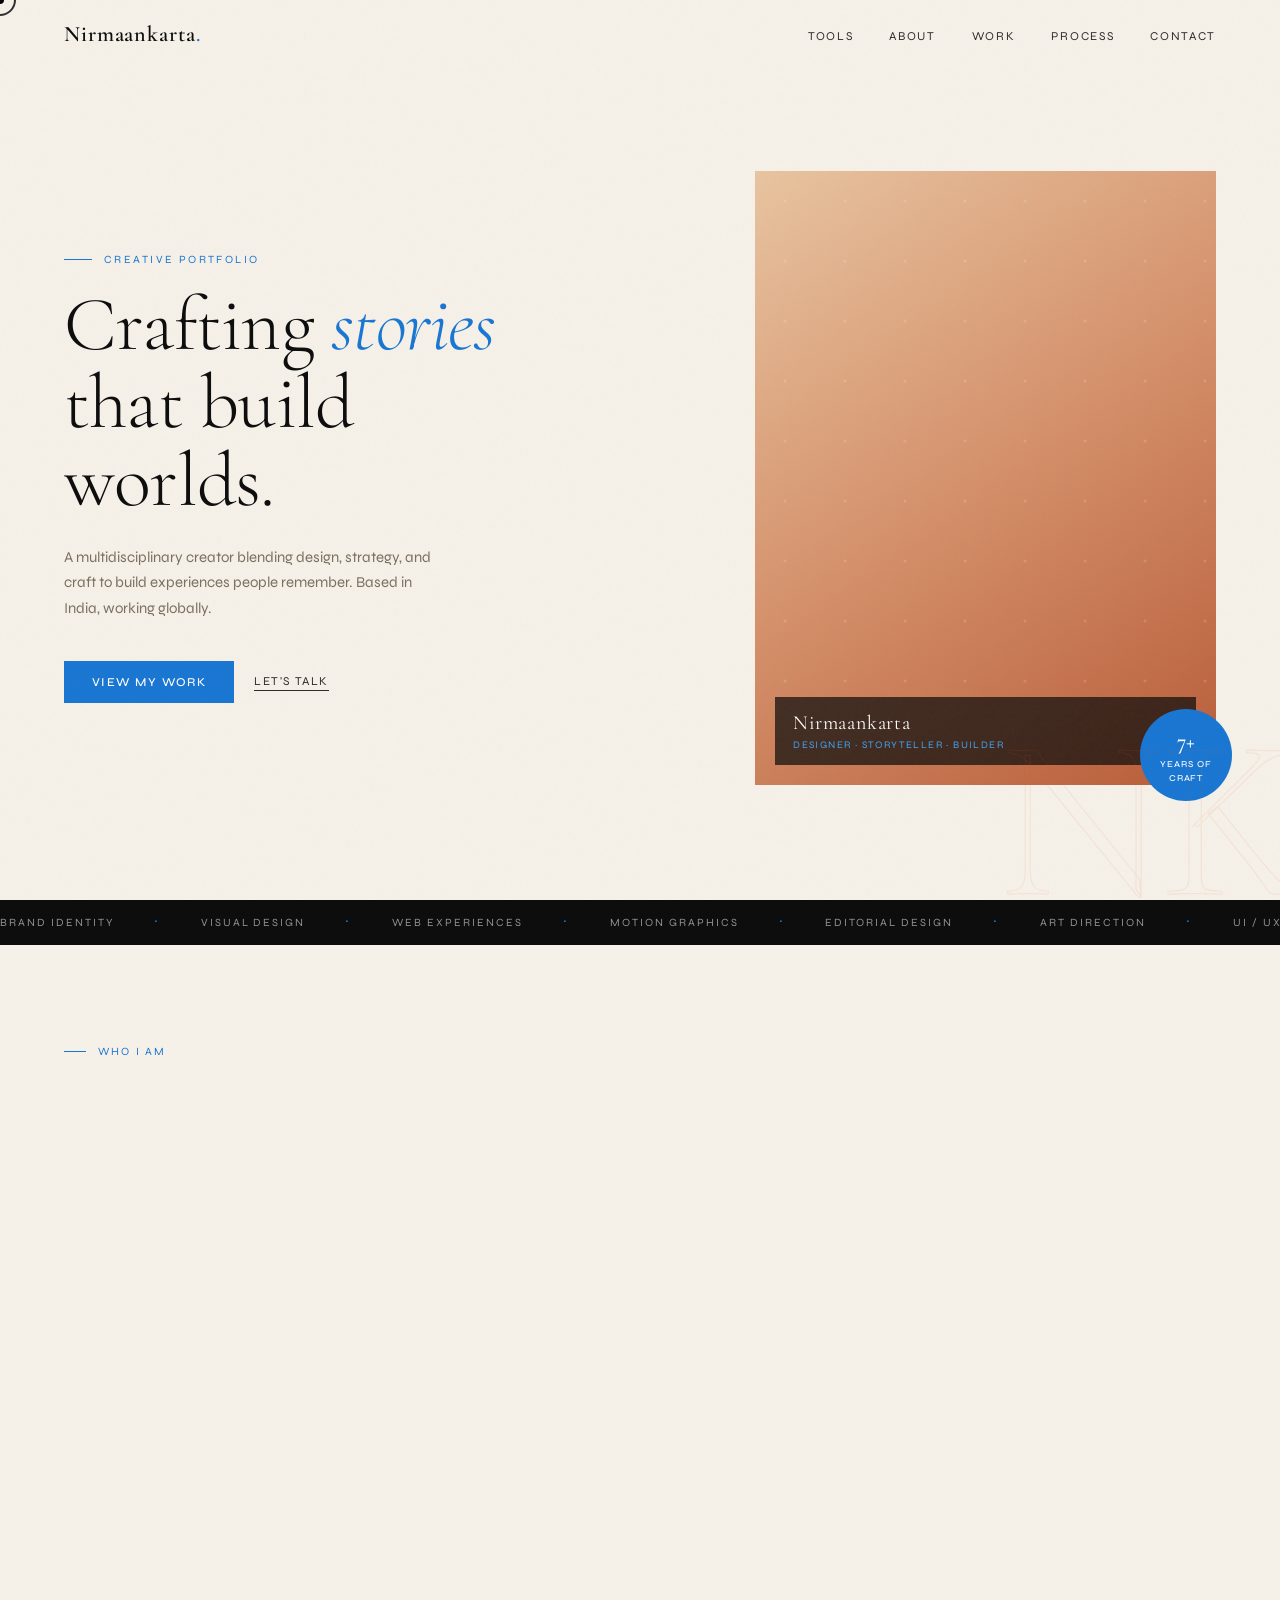
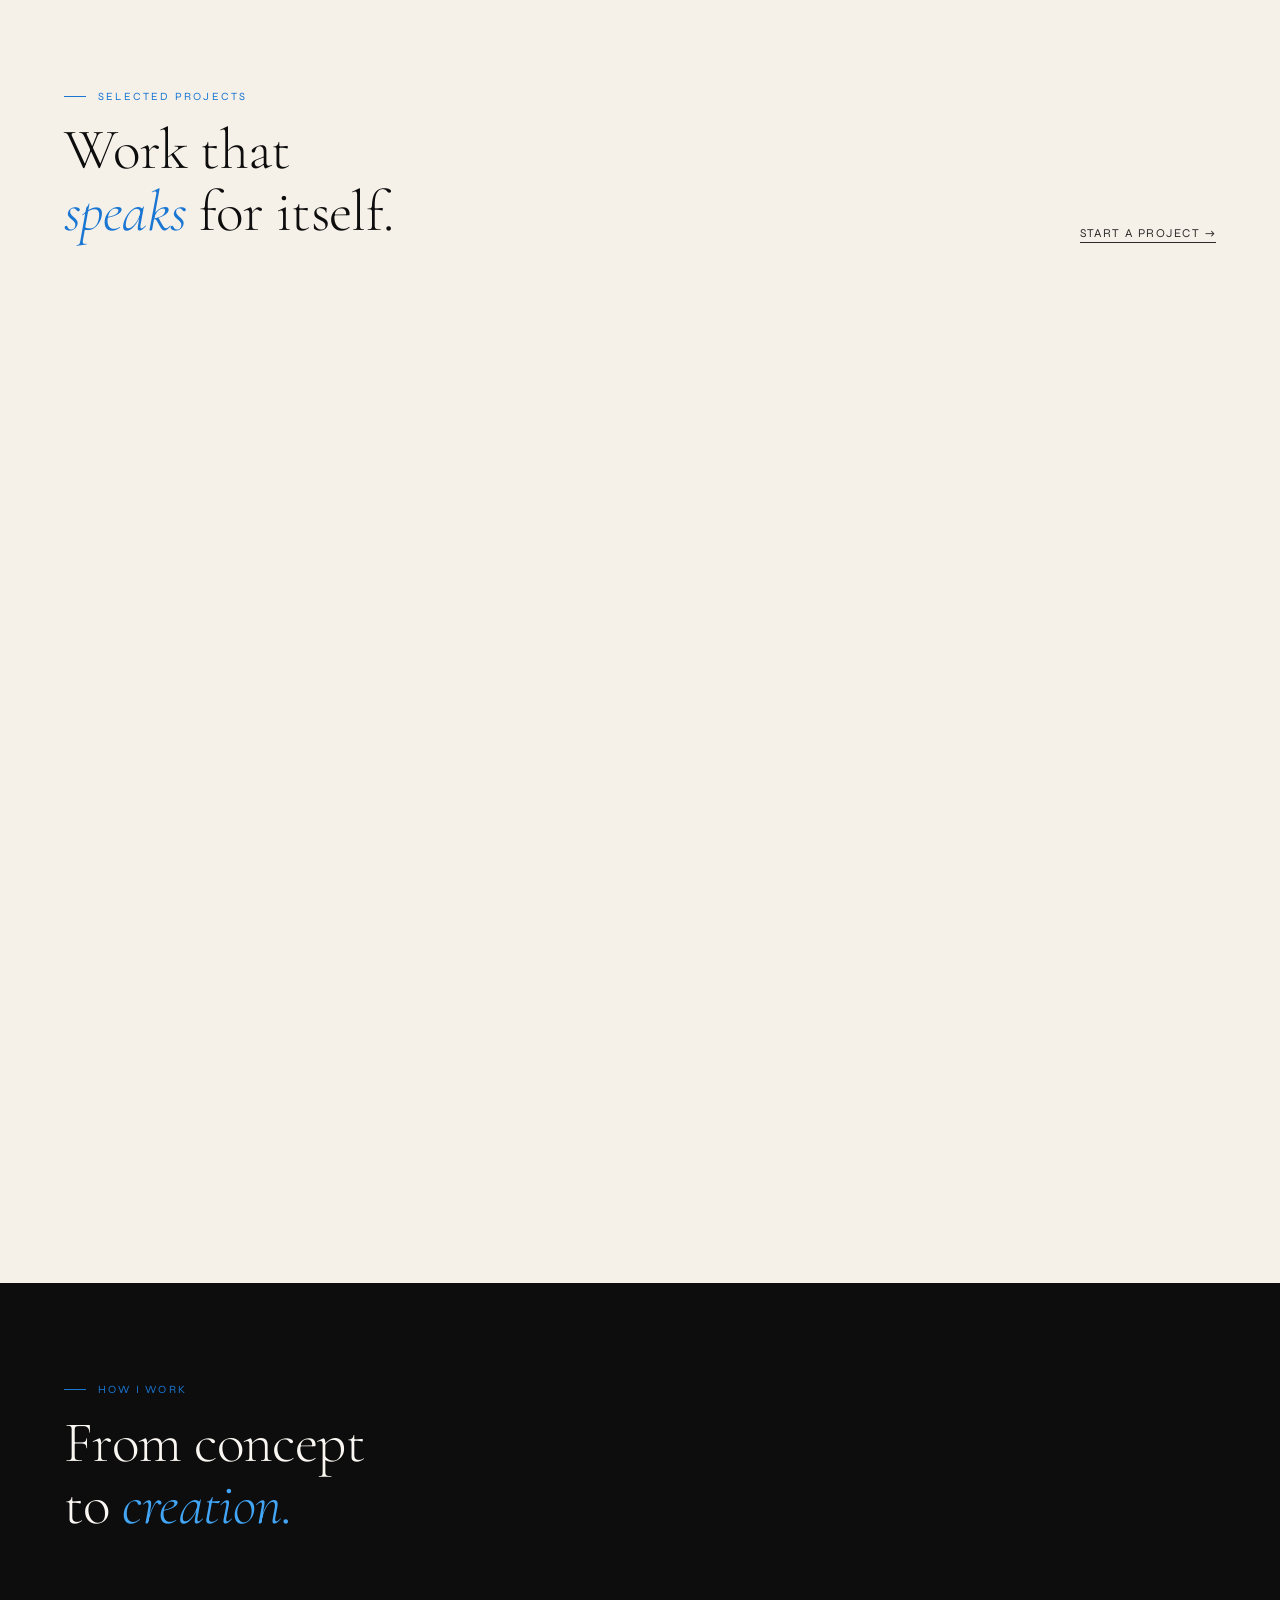
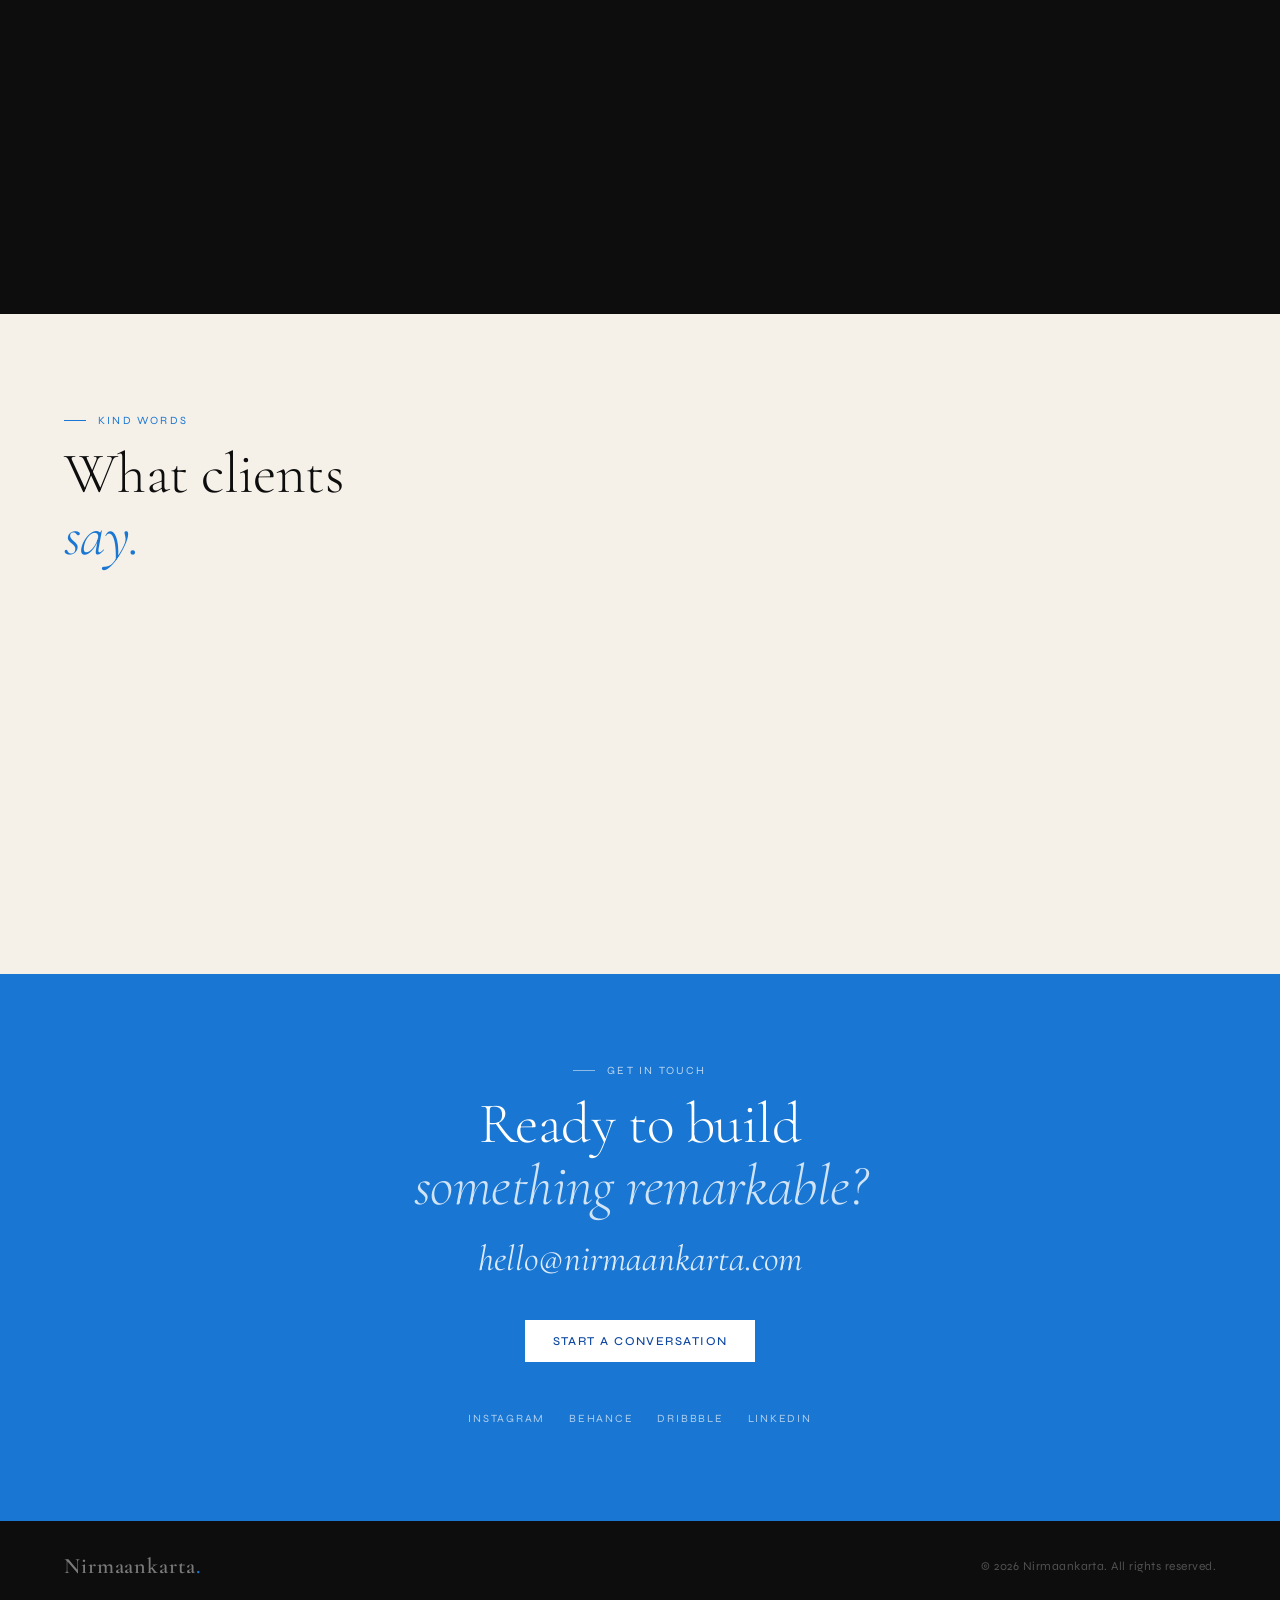
==== index.html @ 17aed67f "Add files via upload" ====
<!DOCTYPE html>
<html lang="en">
<head>
    <meta charset="UTF-8">
    <meta name="viewport" content="width=device-width, initial-scale=1.0">
    <title>Nirmaankarta — Portfolio</title>
    <link href="https://fonts.googleapis.com/css2?family=Cormorant+Garamond:ital,wght@0,300;0,400;0,600;1,300;1,400&family=Syne:wght@400;500;700;800&display=swap" rel="stylesheet">
    <link rel="stylesheet" href="style.css">

    <script src="script.js" defer></script>
</head>
<body>

<div class="cursor" id="cursor"></div>
<div class="cursor-ring" id="cursor-ring"></div>

<nav id="main-nav">
    <a href="#" class="logo">Nirmaankarta<span>.</span></a>
    <ul class="nav-links">
      <li><a href="#about">Tools</a></li>
        <li><a href="#about">About</a></li>
        <li><a href="#work">Work</a></li>
        <li><a href="#process">Process</a></li>
        <li><a href="#contact">Contact</a></li>
    </ul>
    <button class="hamburger" id="hamburger" aria-label="Toggle menu" aria-expanded="false">
        <span></span><span></span><span></span>
    </button>
</nav>

<div class="mobile-menu" id="mobile-menu" aria-label="Navigation">
    <a href="#about">About</a>
    <a href="#work">Work</a>
    <a href="#process">Process</a>
    <a href="#contact">Contact</a>
    <span class="menu-footer">Nirmaankarta · Creative Portfolio</span>
</div>

<section class="hero">
    <div class="hero-left">
        <div class="hero-eyebrow">Creative Portfolio</div>
        <h1>Crafting <em>stories</em><br>that build<br>worlds.</h1>
        <p class="hero-desc">A multidisciplinary creator blending design, strategy, and craft to build experiences people remember. Based in India, working globally.</p>
        <div class="hero-cta">
            <a href="#work" class="btn-primary">View My Work</a>
            <a href="#contact" class="btn-ghost">Let's Talk</a>
        </div>
    </div>
    <div class="hero-right">
        <div class="hero-image-frame">
            <div class="hero-frame-label">
                <div class="name">Nirmaankarta</div>
                <div class="role">Designer · Storyteller · Builder</div>
            </div>
        </div>
        <div class="hero-floating-badge">
            <span class="big">7+</span>
            Years of<br>Craft
        </div>
    </div>
    <div class="hero-bg-text" aria-hidden="true">NK</div>
</section>

<div class="marquee-wrap">
    <div class="marquee-track">
        <span>Brand Identity</span><span class="dot">·</span>
        <span>Visual Design</span><span class="dot">·</span>
        <span>Web Experiences</span><span class="dot">·</span>
        <span>Motion Graphics</span><span class="dot">·</span>
        <span>Editorial Design</span><span class="dot">·</span>
        <span>Art Direction</span><span class="dot">·</span>
        <span>UI / UX</span><span class="dot">·</span>
        <span>Illustration</span><span class="dot">·</span>
        <span>Brand Identity</span><span class="dot">·</span>
        <span>Visual Design</span><span class="dot">·</span>
        <span>Web Experiences</span><span class="dot">·</span>
        <span>Motion Graphics</span><span class="dot">·</span>
        <span>Editorial Design</span><span class="dot">·</span>
        <span>Art Direction</span><span class="dot">·</span>
        <span>UI / UX</span><span class="dot">·</span>
        <span>Illustration</span><span class="dot">·</span>
    </div>
</div>


<section id="about">
    <div class="section-eyebrow">Who I Am</div>
    <div class="about-grid">
        <div class="about-image-stack reveal">
            <div class="about-img-back"></div>
            <div class="about-img-front">
                <span class="about-img-front-label">"Creation is not a product,<br>it is a practice."</span>
            </div>
            <div class="about-stat-pill">
                <span class="num">40+</span>
                <span class="label">Projects</span>
            </div>
        </div>
        <div class="about-text reveal reveal-delay-1">
            <h2>A <em>creator</em> at<br>heart &amp; craft.</h2>
            <p>I'm Nirmaankarta — which means <em>creator</em> in Sanskrit. My work lives at the intersection of visual storytelling and purposeful craft. I believe great design doesn't just look beautiful; it communicates, persuades, and endures.</p>
            <div class="skills-row">
                <span class="skill-tag">Brand Strategy</span>
                <span class="skill-tag">Visual Design</span>
                <span class="skill-tag">Typography</span>
                <span class="skill-tag">Web Design</span>
                <span class="skill-tag">Art Direction</span>
                <span class="skill-tag">Motion</span>
                <span class="skill-tag">Illustration</span>
                <span class="skill-tag">Photography</span>
            </div>
        </div>
    </div>
</section>

<section id="work" style="padding-top:0;">
    <div class="work-header">
        <div>
            <div class="section-eyebrow">Selected Projects</div>
            <h2>Work that<br><em>speaks</em> for itself.</h2>
        </div>
        <a href="#contact" class="btn-ghost">Start a Project →</a>
    </div>
    <div class="projects-grid">
        <div class="project-card proj-a reveal">
            <div class="project-img fill-terracotta"></div>
            <div class="project-overlay">
                <div class="cat">Brand Identity</div>
                <div class="proj-title">Mitti — Artisanal Ceramics Brand</div>
                <a href="#" class="see-more">View Case Study</a>
            </div>
            <div class="project-meta"><span class="name">Mitti Ceramics</span><span class="year">2024</span></div>
        </div>
        <div class="project-card proj-b reveal reveal-delay-1">
            <div class="project-img fill-teal"></div>
            <div class="project-overlay">
                <div class="cat">Web Experience</div>
                <div class="proj-title">Aranya — Sustainable Fashion</div>
                <a href="#" class="see-more">View Case Study</a>
            </div>
            <div class="project-meta"><span class="name">Aranya Studio</span><span class="year">2024</span></div>
        </div>
        <div class="project-card proj-c reveal reveal-delay-2">
            <div class="project-img fill-ink"></div>
            <div class="project-overlay">
                <div class="cat">Editorial</div>
                <div class="proj-title">Katha — Literary Magazine</div>
                <a href="#" class="see-more">View Case Study</a>
            </div>
            <div class="project-meta"><span class="name">Katha Magazine</span><span class="year">2023</span></div>
        </div>
        <div class="project-card proj-d reveal reveal-delay-3">
            <div class="project-img fill-gold"></div>
            <div class="project-overlay">
                <div class="cat">Art Direction</div>
                <div class="proj-title">Sona — Jewellery Campaign</div>
                <a href="#" class="see-more">View Case Study</a>
            </div>
            <div class="project-meta"><span class="name">Sona Jewels</span><span class="year">2023</span></div>
        </div>
    </div>
</section>

<section id="process" class="process-section">
    <div class="section-eyebrow">How I Work</div>
    <h2 style="color:#FAF7F2;">From concept<br>to <em style="color:var(--saffron-light);">creation.</em></h2>
    <div class="process-steps">
        <div class="process-step reveal">
            <div class="step-num">01</div>
            <div class="step-title">Discover</div>
            <div class="step-desc">Deep-dive conversations to understand your goals, audience, and the story worth telling.</div>
        </div>
        <div class="process-step reveal reveal-delay-1">
            <div class="step-num">02</div>
            <div class="step-title">Define</div>
            <div class="step-desc">Distilling insights into a clear creative direction — a north star that guides every decision.</div>
        </div>
        <div class="process-step reveal reveal-delay-2">
            <div class="step-num">03</div>
            <div class="step-title">Design</div>
            <div class="step-desc">Iterative craft across concepts, typography, color, and form until the work earns its place.</div>
        </div>
        <div class="process-step reveal reveal-delay-3">
            <div class="step-num">04</div>
            <div class="step-title">Deliver</div>
            <div class="step-desc">Polished files, brand guides, and ongoing support to help your work live fully in the world.</div>
        </div>
    </div>
</section>

<section>
    <div class="section-eyebrow">Kind Words</div>
    <h2>What clients<br><em>say.</em></h2>
    <div class="testimonials-wrap">
        <div class="testimonial-card reveal">
            <span class="quote-mark">"</span>
            <p class="testimonial-text">Nirmaankarta completely transformed how our brand is perceived. The depth of thinking behind every visual choice was extraordinary.</p>
            <div class="testimonial-author">
                <div class="author-avatar av-1">PR</div>
                <div><div class="author-name">Priya Raghavan</div><div class="author-title">Founder, Aranya Studio</div></div>
            </div>
        </div>
        <div class="testimonial-card reveal reveal-delay-1">
            <span class="quote-mark">"</span>
            <p class="testimonial-text">What struck me most was the intentionality. Every decision felt considered. We now have an identity we're genuinely proud of.</p>
            <div class="testimonial-author">
                <div class="author-avatar av-2">AK</div>
                <div><div class="author-name">Arjun Khanna</div><div class="author-title">Creative Director, Sona Jewels</div></div>
            </div>
        </div>
    </div>
</section>

<section id="contact" class="contact-section">
    <div class="section-eyebrow">Get in Touch</div>
    <h2>Ready to build<br><em style="color:rgba(255,255,255,0.8);">something remarkable?</em></h2>
    <a href="mailto:hello@nirmaankarta.com" class="contact-email">hello@nirmaankarta.com</a>
    <a href="mailto:hello@nirmaankarta.com" class="btn-primary">Start a Conversation</a>
    <div class="social-row">
        <a href="https://www.instagram.com/nirmaankarta/" class="social-link">Instagram</a>
        <a href="#" class="social-link">Behance</a>
        <a href="#" class="social-link">Dribbble</a>
        <a href="https://www.linkedin.com/company/nirmaankarta" class="social-link">LinkedIn</a>
    </div>
</section>

<footer>
    <a href="#" class="logo">Nirmaankarta<span>.</span></a>
    <p>© 2026 Nirmaankarta. All rights reserved.</p>
</footer>

<script src="script.js"></script>
</body>
</html>
---- style.css ----
:root {
  --ink: #0D0D0D;
  --paper: #F5F0E8;
  --warm-white: #FAF7F2;
  --saffron: #1976D2;
  --saffron-deep: #0D47A1;
  --saffron-light: #42A5F5;
  --saffron-pale: #E3F2FD;
  --terracotta: #B85C38;
  --charcoal: #2C2C2A;
  --muted: #7A7060;
  --border: rgba(13,13,13,0.12);
  --nav-h: 68px;
}

*, *::before, *::after { margin: 0; padding: 0; box-sizing: border-box; }
html { scroll-behavior: smooth; }

body {
  background: var(--paper);
  color: var(--ink);
  font-family: 'Syne', sans-serif;
  font-size: 16px;
  overflow-x: hidden;
}

@media (hover: hover) and (pointer: fine) {
  body { cursor: none; }
  .cursor, .cursor-ring { display: block; }
}

.cursor {
  display: none;
  width: 10px; height: 10px;
  background: rgba(13,13,13,0.95);
  box-shadow: 0 0 0 1px rgba(255,255,255,0.2);
  border-radius: 50%;
  position: fixed;
  pointer-events: none;
  z-index: 9999;
  transform: translate(-50%,-50%);
  transition: width .2s, height .2s;
}

.cursor-ring {
  display: none;
  width: 36px; height: 36px;
  border: 1.5px solid rgba(13,13,13,0.95);
  border-radius: 50%;
  position: fixed;
  pointer-events: none;
  z-index: 9998;
  transform: translate(-50%,-50%);
  transition: width .2s, height .2s, opacity .2s;
  opacity: .6;
}

@media (hover: hover) and (pointer: fine) {
  body { cursor: none; }
  .cursor, .cursor-ring { display: block; }
}


/* Hide default cursor only when custom is active */
body.custom-cursor {
  cursor: none;
}

/* Dot cursor */
.cursor {
  position: fixed;
  width: 8px;
  height: 8px;
  background: #000;
  border-radius: 50%;
  pointer-events: none;
  z-index: 9999;
  transform: translate(-50%, -50%);
}

/* Black outline ring */
.cursor-ring {
  position: fixed;
  width: 32px;
  height: 32px;
  border: 2px solid #000; /* 👈 ALWAYS BLACK OUTLINE */
  border-radius: 50%;
  pointer-events: none;
  z-index: 9998;
  transform: translate(-50%, -50%);
  opacity: 0.8;
}
body::before {
  content: '';
  position: fixed; inset: 0;
  background-image: url("data:image/svg+xml,%3Csvg viewBox='0 0 256 256' xmlns='http://www.w3.org/2000/svg'%3E%3Cfilter id='n'%3E%3CfeTurbulence type='fractalNoise' baseFrequency='0.9' numOctaves='4' stitchTiles='stitch'/%3E%3C/filter%3E%3Crect width='100%25' height='100%25' filter='url(%23n)' opacity='0.04'/%3E%3C/svg%3E");
  pointer-events: none; z-index: 1000; opacity: .45;
}

/* ── Nav ── */
nav {
  position: fixed; top: 0; left: 0; right: 0;
  height: var(--nav-h);
  display: flex; align-items: center; justify-content: space-between;
  padding: 0 5vw; z-index: 200;
  transition: background .3s, border-color .3s;
}

nav.scrolled {
  background: rgba(245,240,232,.95);
  backdrop-filter: blur(12px);
  -webkit-backdrop-filter: blur(12px);
  border-bottom: 1px solid var(--border);
}

.logo {
  font-family: 'Cormorant Garamond', serif;
  font-size: 22px; font-weight: 600;
  letter-spacing: .04em; color: var(--ink);
  text-decoration: none; position: relative; z-index: 201;
}

.logo span { color: var(--saffron); }
.nav-links { display: flex; gap: 36px; list-style: none; }
.nav-links a {
  font-size: 12px; letter-spacing: .14em;
  text-transform: uppercase; color: var(--charcoal);
  text-decoration: none; transition: color .2s; position: relative;
}

.nav-links a::after {
  content: ''; position: absolute; bottom: -2px; left: 0;
  width: 0; height: 1.5px; background: var(--saffron); transition: width .3s ease;
}

.nav-links a:hover { color: var(--saffron); }
.nav-links a:hover::after { width: 100%; }

/* Hamburger */
.hamburger {
  display: none; flex-direction: column;
  justify-content: center; gap: 5px;
  width: 44px; height: 44px;
  background: none; border: none; cursor: pointer; padding: 6px;
  position: relative; z-index: 201; -webkit-tap-highlight-color: transparent;
}

.hamburger span {
  display: block; width: 24px; height: 1.5px;
  background: var(--ink); transition: transform .3s ease, opacity .3s ease, width .3s ease;
  transform-origin: center;
}

.hamburger.open span:nth-child(1) { transform: translateY(6.5px) rotate(45deg); }
.hamburger.open span:nth-child(2) { opacity: 0; width: 0; }
.hamburger.open span:nth-child(3) { transform: translateY(-6.5px) rotate(-45deg); }

/* Mobile drawer */
.mobile-menu {
  display: none; position: fixed; inset: 0;
  background: var(--paper); z-index: 199;
  flex-direction: column; align-items: center; justify-content: center; gap: 8px;
  opacity: 0; transform: translateY(-10px);
  transition: opacity .3s ease, transform .3s ease; pointer-events: none;
}

.mobile-menu.open { opacity: 1; transform: translateY(0); pointer-events: all; }
.mobile-menu a {
  font-family: 'Cormorant Garamond', serif;
  font-size: clamp(38px, 10vw, 58px); font-weight: 300;
  color: var(--ink); text-decoration: none; letter-spacing: -.01em;
  transition: color .2s; padding: 8px 24px;
}

.mobile-menu a:hover, .mobile-menu a:active { color: var(--saffron); }
.menu-footer {
  position: absolute; bottom: 36px;
  font-size: 11px; letter-spacing: .18em;
  text-transform: uppercase; color: var(--muted);
}

/* ── Hero ── */
.hero {
  min-height: 100svh;
  display: grid; grid-template-columns: 1fr 1fr;
  align-items: center; gap: 40px;
  padding: calc(var(--nav-h) + 48px) 5vw 60px;
  position: relative; overflow: hidden;
}

.hero-bg-text {
  position: absolute; bottom: -4vh; right: -2vw;
  font-family: 'Cormorant Garamond', serif;
  font-size: clamp(90px,18vw,260px); font-weight: 300;
  color: transparent; -webkit-text-stroke: 1px rgba(232,98,42,.1);
  letter-spacing: -.02em; pointer-events: none; user-select: none; line-height: 1;
}

.hero-eyebrow {
  font-size: 11px; letter-spacing: .22em; text-transform: uppercase;
  color: var(--saffron); margin-bottom: 20px;
  display: flex; align-items: center; gap: 12px;
}

.hero-eyebrow::before {
  content: ''; display: inline-block;
  width: 28px; height: 1px; background: var(--saffron); flex-shrink: 0;
}

h1 {
  font-family: 'Cormorant Garamond', serif;
  font-size: clamp(44px, 6vw, 96px); font-weight: 300;
  line-height: 1.02; letter-spacing: -.01em;
  color: var(--ink); margin-bottom: 24px;
}

h1 em { font-style: italic; color: var(--saffron); }

.hero-desc {
  font-size: 15px; line-height: 1.7; color: var(--muted);
  max-width: 380px; margin-bottom: 40px;
}

.hero-cta { display: flex; gap: 20px; align-items: center; flex-wrap: wrap; }

.btn-primary {
  background: var(--saffron); color: #fff; border: none;
  padding: 14px 28px; font-family: 'Syne', sans-serif;
  font-size: 12px; font-weight: 500; letter-spacing: .12em;
  text-transform: uppercase; text-decoration: none;
  transition: background .2s, transform .15s; display: inline-block;
  white-space: nowrap; -webkit-tap-highlight-color: transparent;
}

.btn-primary:hover { background: var(--saffron-deep); transform: translateY(-1px); }
.btn-primary:active { transform: scale(.97); }

.btn-ghost {
  font-size: 12px; letter-spacing: .12em; text-transform: uppercase;
  color: var(--charcoal); text-decoration: none;
  border-bottom: 1px solid var(--charcoal); padding-bottom: 2px;
  transition: color .2s, border-color .2s; white-space: nowrap;
}

.btn-ghost:hover { color: var(--saffron); border-color: var(--saffron); }

.hero-right { display: flex; justify-content: flex-end; align-items: center; position: relative; }

.hero-image-frame {
  width: clamp(200px, 36vw, 500px); aspect-ratio: 3/4;
  background: linear-gradient(145deg,#E8C4A0,#D4906A,#B85C38);
  position: relative; overflow: hidden;
}

.hero-image-frame::before {
  content: ''; position: absolute; inset: 0;
  background: url("data:image/svg+xml,%3Csvg xmlns='http://www.w3.org/2000/svg' width='60' height='60'%3E%3Ccircle cx='30' cy='30' r='1.5' fill='rgba(255,255,255,0.15)'/%3E%3C/svg%3E");
}

.hero-frame-label {
  position: absolute; bottom: 20px; left: 20px; right: 20px;
  background: rgba(13,13,13,.72); backdrop-filter: blur(8px);
  -webkit-backdrop-filter: blur(8px); padding: 14px 18px; color: #fff;
}

.hero-frame-label .name { font-family:'Cormorant Garamond',serif; font-size: 20px; font-weight: 400; letter-spacing:.04em; }
.hero-frame-label .role { font-size: 10px; letter-spacing:.14em; text-transform:uppercase; color:var(--saffron-light); margin-top:4px; }

.hero-floating-badge {
  position: absolute; bottom: -16px; right: -16px;
  width: 92px; height: 92px; background: var(--saffron);
  border-radius: 50%; display: flex; flex-direction: column;
  align-items: center; justify-content: center;
  color: #fff; font-size: 9px; letter-spacing: .1em;
  text-transform: uppercase; text-align: center; line-height: 1.5;
  font-weight: 500; animation: spin-slow 18s linear infinite;
}

@keyframes spin-slow { to { transform: rotate(360deg); } }
.hero-floating-badge .big { font-family:'Cormorant Garamond',serif; font-size:22px; font-weight:600; letter-spacing:0; display:block; }

/* ── Marquee ── */
.marquee-wrap { overflow: hidden; padding: 16px 0; background: var(--ink); }
.marquee-track {
  display: flex; gap: 40px;
  animation: marquee 22s linear infinite;
  white-space: nowrap; width: max-content;
}

.marquee-track span { font-size:11px; letter-spacing:.18em; text-transform:uppercase; color:rgba(255,255,255,.55); }
.marquee-track .dot { color:var(--saffron); font-size:16px; line-height:.6; vertical-align:middle; }
@keyframes marquee { to { transform: translateX(-50%); } }

/* ── Sections ── */
section { padding: 100px 5vw; }
.section-eyebrow {
  font-size: 11px; letter-spacing: .2em; text-transform: uppercase;
  color: var(--saffron); margin-bottom: 16px;
  display: flex; align-items: center; gap: 12px;
}

.section-eyebrow::before { content:''; display:inline-block; width:22px; height:1px; background:var(--saffron); flex-shrink:0; }

h2 {
  font-family: 'Cormorant Garamond', serif;
  font-size: clamp(32px, 4.5vw, 60px); font-weight: 300;
  line-height: 1.08; letter-spacing: -.01em; color: var(--ink);
}

h2 em { font-style: italic; color: var(--saffron); }

/* ── About ── */
.about-grid { display:grid; grid-template-columns:1fr 1.2fr; gap:72px; align-items:center; margin-top:52px; }
.about-image-stack { position:relative; height:480px; }
.about-img-back { position:absolute; top:0; left:0; width:78%; aspect-ratio:1; background:var(--saffron-pale); border:1px solid rgba(232,98,42,.2); }
.about-img-front {
  position:absolute; bottom:0; right:0; width:72%; aspect-ratio:.85;
  background:linear-gradient(135deg,#C7916A 0%,#A05A38 100%);
  display:flex; align-items:flex-end; padding:20px;
}

.about-img-front-label { font-family:'Cormorant Garamond',serif; font-size:14px; color:rgba(255,255,255,.8); font-style:italic; line-height:1.5; }
.about-stat-pill {
  position:absolute; top:50%; left:-24px; transform:translateY(-50%);
  background:var(--ink); color:#fff; padding:14px 18px;
  display:flex; flex-direction:column; gap:2px;
}

.about-stat-pill .num { font-family:'Cormorant Garamond',serif; font-size:34px; font-weight:600; color:var(--saffron); line-height:1; }
.about-stat-pill .label { font-size:10px; letter-spacing:.14em; text-transform:uppercase; color:rgba(255,255,255,.55); }
.about-text h2 { margin-bottom:22px; }
.about-text p { font-size:15px; line-height:1.8; color:var(--muted); margin-bottom:18px; }
.skills-row { display:flex; flex-wrap:wrap; gap:8px; margin-top:28px; }

.skill-tag {
  background:transparent; border:1px solid var(--border);
  padding:7px 14px; font-size:11px; letter-spacing:.1em;
  text-transform:uppercase; color:var(--charcoal);
  transition:background .2s, border-color .2s, color .2s;
}

.skill-tag:hover { background:var(--saffron-pale); border-color:var(--saffron); color:var(--saffron-deep); }

/* ── Work ── */
.work-header { display:flex; justify-content:space-between; align-items:flex-end; margin-bottom:52px; gap:20px; }
.projects-grid { display:grid; grid-template-columns:repeat(12,1fr); gap:20px; }
.project-card { position:relative; overflow:hidden; }
.proj-a { grid-column:1/8; }
.proj-b { grid-column:8/13; }
.proj-c { grid-column:1/5; }
.proj-d { grid-column:5/13; }

.project-img { width:100%; display:block; transition:transform .5s cubic-bezier(.25,.46,.45,.94); }
.proj-a .project-img { aspect-ratio:16/9; }
.proj-b .project-img { aspect-ratio:4/3; }
.proj-c .project-img { aspect-ratio:4/3; }
.proj-d .project-img { aspect-ratio:16/9; }

.project-card:hover .project-img { transform:scale(1.04); }
.project-overlay {
  position:absolute; inset:0; background:rgba(13,13,13,.76);
  opacity:0; transition:opacity .3s;
  display:flex; flex-direction:column; justify-content:flex-end; padding:24px;
}

@media (hover:none) { .project-overlay { opacity:1; background:linear-gradient(to top,rgba(13,13,13,.85) 0%,transparent 65%); } }
.project-card:hover .project-overlay { opacity:1; }

.project-overlay .cat { font-size:10px; letter-spacing:.18em; text-transform:uppercase; color:var(--saffron-light); margin-bottom:6px; }
.project-overlay .proj-title { font-family:'Cormorant Garamond',serif; font-size:clamp(15px,2.2vw,24px); font-weight:400; color:#fff; margin-bottom:14px; }
.project-overlay .see-more { font-size:11px; letter-spacing:.14em; text-transform:uppercase; color:#fff; border-bottom:1px solid rgba(255,255,255,.4); display:inline-block; padding-bottom:2px; text-decoration:none; }

.project-meta { padding:12px 0 0; display:flex; justify-content:space-between; align-items:baseline; }
.project-meta .name { font-family:'Cormorant Garamond',serif; font-size:17px; font-weight:400; }
.project-meta .year { font-size:11px; color:var(--muted); }

.fill-terracotta { background:linear-gradient(135deg,#C97B5A 0%,#8C4B2A 100%); }
.fill-teal      { background:linear-gradient(135deg,#5AAFA0 0%,#2A7A6E 100%); }
.fill-ink       { background:linear-gradient(135deg,#4A4A45 0%,#1A1A18 100%); }
.fill-gold      { background:linear-gradient(135deg,#E0B87A 0%,#B0843A 100%); }

/* ── Process ── */
.process-section { background:var(--ink); }
.process-section .section-eyebrow { color:var(--saffron); }
.process-section .section-eyebrow::before { background:var(--saffron); }
.process-steps { display:grid; grid-template-columns:repeat(4,1fr); gap:2px; margin-top:52px; }
.process-step { background:rgba(255,255,255,.04); padding:32px 24px; border:1px solid rgba(255,255,255,.07); transition:background .2s; }
.process-step:hover { background:rgba(232,98,42,.1); }

.step-num { font-family:'Cormorant Garamond',serif; font-size:48px; font-weight:300; color:rgba(232,98,42,.3); line-height:1; margin-bottom:18px; }
.step-title { font-size:14px; font-weight:500; color:var(--warm-white); margin-bottom:10px; letter-spacing:.04em; }
.step-desc { font-size:13px; line-height:1.7; color:rgba(255,255,255,.42); }

/* ── Testimonials ── */
.testimonials-wrap { display:grid; grid-template-columns:1fr 1fr; gap:28px; margin-top:52px; }
.testimonial-card { border:1px solid var(--border); padding:36px 30px; transition:border-color .2s; }
.testimonial-card:hover { border-color:var(--saffron); }

.quote-mark { font-family:'Cormorant Garamond',serif; font-size:72px; color:var(--saffron); line-height:.5; margin-bottom:18px; display:block; opacity:.4; }
.testimonial-text { font-family:'Cormorant Garamond',serif; font-size:19px; font-weight:300; font-style:italic; line-height:1.6; color:var(--charcoal); margin-bottom:24px; }

.testimonial-author { display:flex; align-items:center; gap:12px; }
.author-avatar { width:42px; height:42px; border-radius:50%; display:flex; align-items:center; justify-content:center; font-size:13px; font-weight:500; color:#fff; flex-shrink:0; }
.av-1{background:var(--saffron);} .av-2{background:var(--terracotta);} .av-3{background:#2A7A6E;} .av-4{background:#3A5A8A;}
.author-name { font-size:14px; font-weight:500; }
.author-title { font-size:12px; color:var(--muted); margin-top:2px; }

/* ── Contact ── */
.contact-section { background:var(--saffron); text-align:center; padding:90px 6vw; }
.contact-section .section-eyebrow { justify-content:center; color:rgba(255,255,255,.7); }
.contact-section .section-eyebrow::before { background:rgba(255,255,255,.5); }
.contact-section h2 { color:#fff; }
.contact-email { font-family:'Cormorant Garamond',serif; font-size:clamp(17px,3vw,36px); color:rgba(255,255,255,.85); font-style:italic; display:block; margin:20px 0 40px; text-decoration:none; transition:color .2s; word-break:break-all; }
.contact-email:hover { color:#fff; }

.contact-section .btn-primary { background:#fff; color:var(--saffron-deep); }
.contact-section .btn-primary:hover { background:var(--paper); }

.social-row { display:flex; justify-content:center; flex-wrap:wrap; gap:24px; margin-top:44px; }
.social-link { font-size:11px; letter-spacing:.16em; text-transform:uppercase; color:rgba(255,255,255,.65); text-decoration:none; transition:color .2s; padding:6px 0; }
.social-link:hover { color:#fff; }

/* ── Footer ── */
footer { background:var(--ink); padding:32px 5vw; display:flex; justify-content:space-between; align-items:center; flex-wrap:wrap; gap:10px; }
footer .logo { color:rgba(255,255,255,.45); }
footer .logo span { color:var(--saffron); }
footer p { font-size:12px; color:rgba(255,255,255,.28); letter-spacing:.04em; }

/* ── Reveal ── */
.reveal { opacity:0; transform:translateY(24px); transition:opacity .65s ease, transform .65s ease; }
.reveal.visible { opacity:1; transform:translateY(0); }
.reveal-delay-1 { transition-delay:.1s; }
.reveal-delay-2 { transition-delay:.2s; }
.reveal-delay-3 { transition-delay:.3s; }

/* ── Responsive ── */
@media (max-width:1100px) {
  .projects-grid { grid-template-columns:repeat(6,1fr); }
  .proj-a { grid-column:1/7; grid-row:1; }
  .proj-b { grid-column:1/4; grid-row:2; }
  .proj-c { grid-column:4/7; grid-row:2; }
  .proj-d { grid-column:1/7; grid-row:3; }
}

@media (max-width:860px) {
  .nav-links { display:none; }
  .hamburger { display:flex; }
  .mobile-menu { display:flex; }
  .hero { grid-template-columns:1fr; gap:44px; }
  .about-grid { grid-template-columns:1fr; }
  .process-steps { grid-template-columns:1fr 1fr; }
}

@media (max-width:600px) {
  .process-steps { grid-template-columns:1fr; }
  .projects-grid { grid-template-columns:1fr; }
}
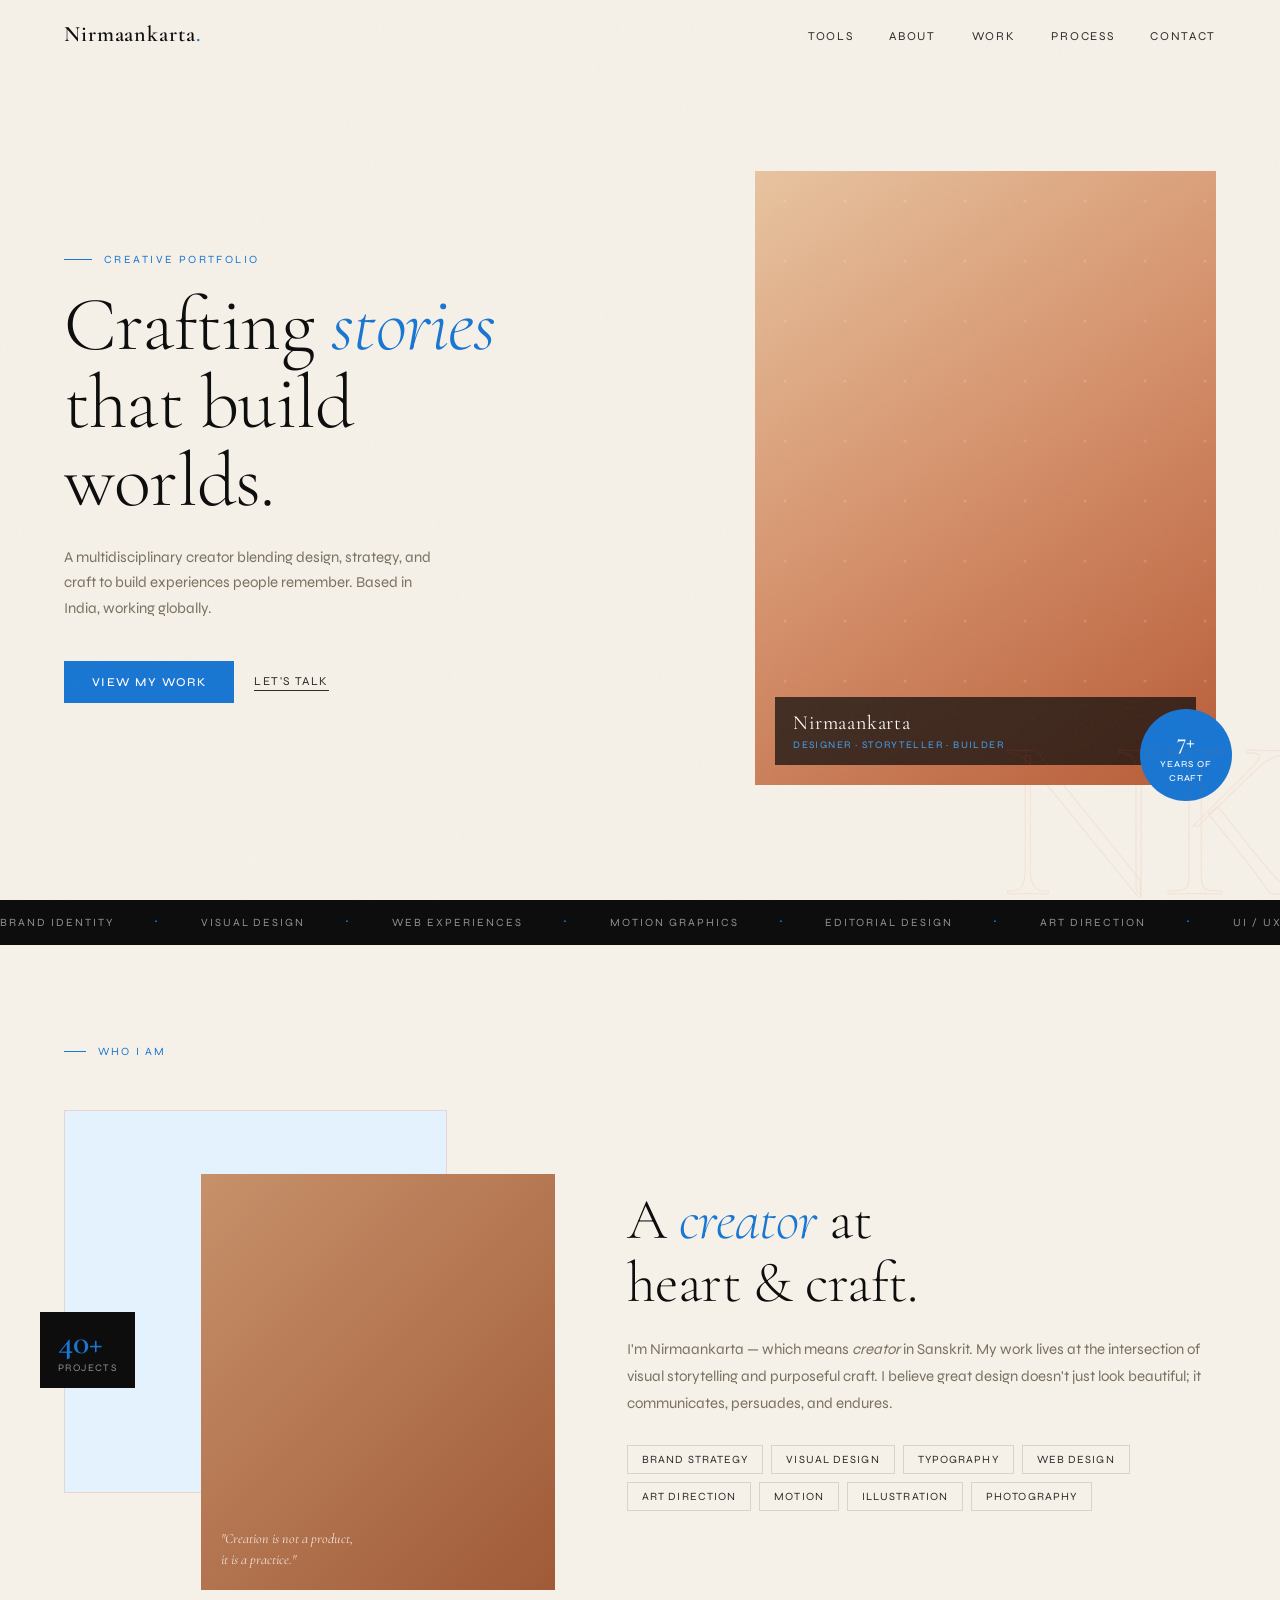
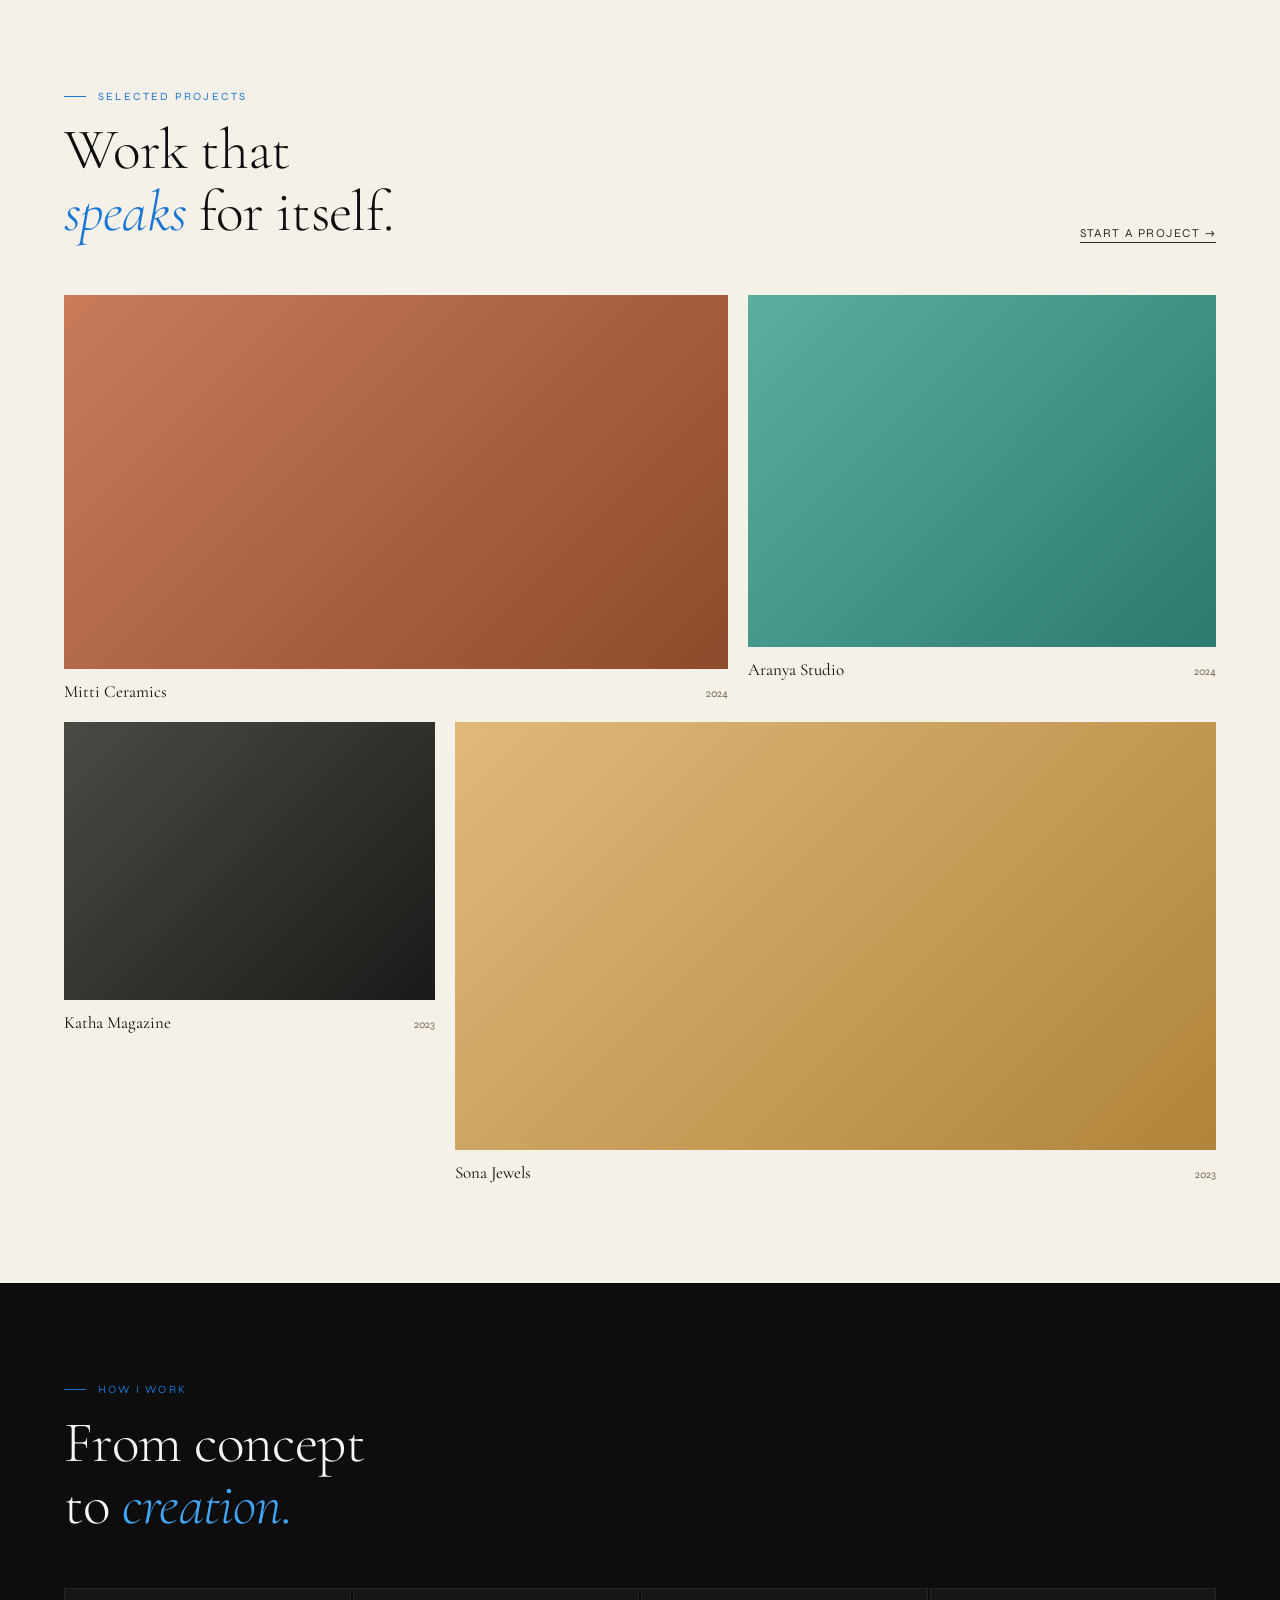
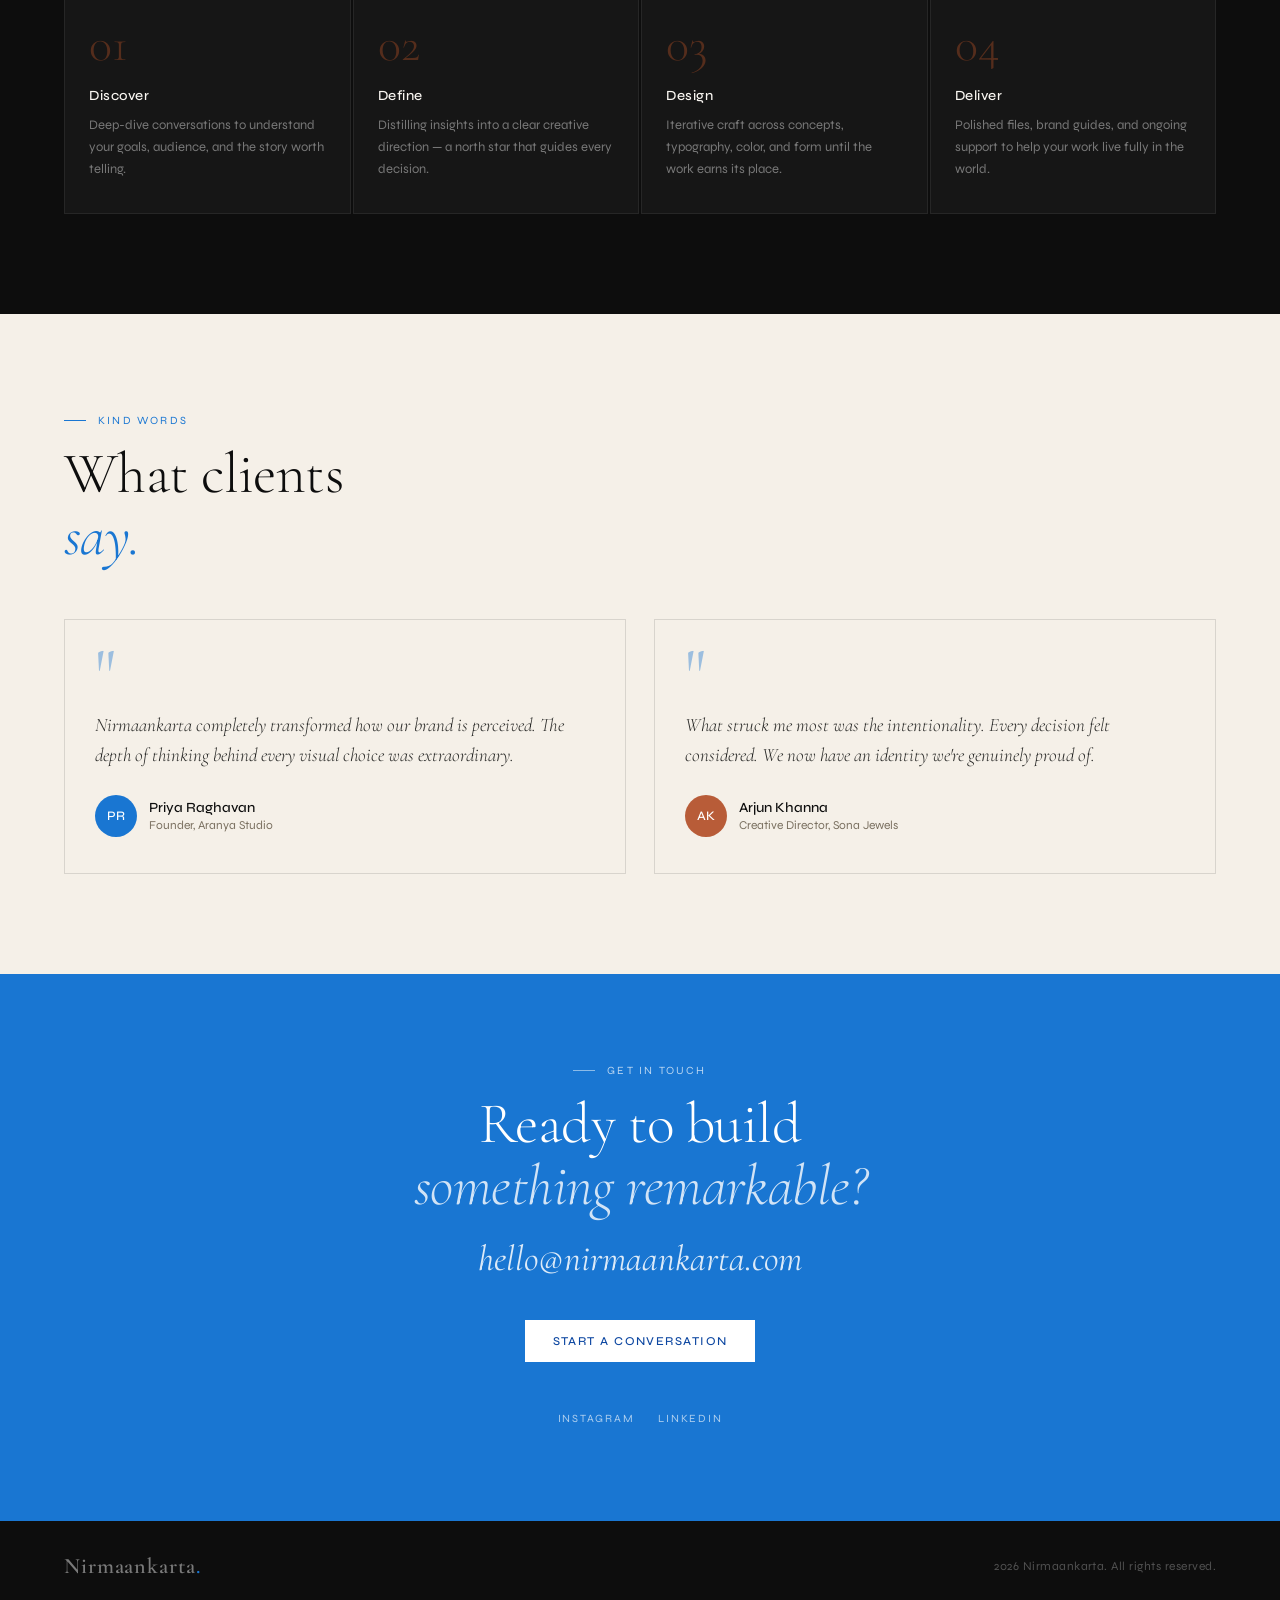
==== commit c765e59c: "Update index.html" ====
--- a/index.html
+++ b/index.html
@@ -218,17 +218,15 @@
     <a href="mailto:hello@nirmaankarta.com" class="btn-primary">Start a Conversation</a>
     <div class="social-row">
         <a href="https://www.instagram.com/nirmaankarta/" class="social-link">Instagram</a>
-        <a href="#" class="social-link">Behance</a>
-        <a href="#" class="social-link">Dribbble</a>
         <a href="https://www.linkedin.com/company/nirmaankarta" class="social-link">LinkedIn</a>
     </div>
 </section>
 
 <footer>
     <a href="#" class="logo">Nirmaankarta<span>.</span></a>
-    <p>© 2026 Nirmaankarta. All rights reserved.</p>
+    <p>2026 Nirmaankarta. All rights reserved.</p>
 </footer>
 
 <script src="script.js"></script>
 </body>
-</html>+</html>
